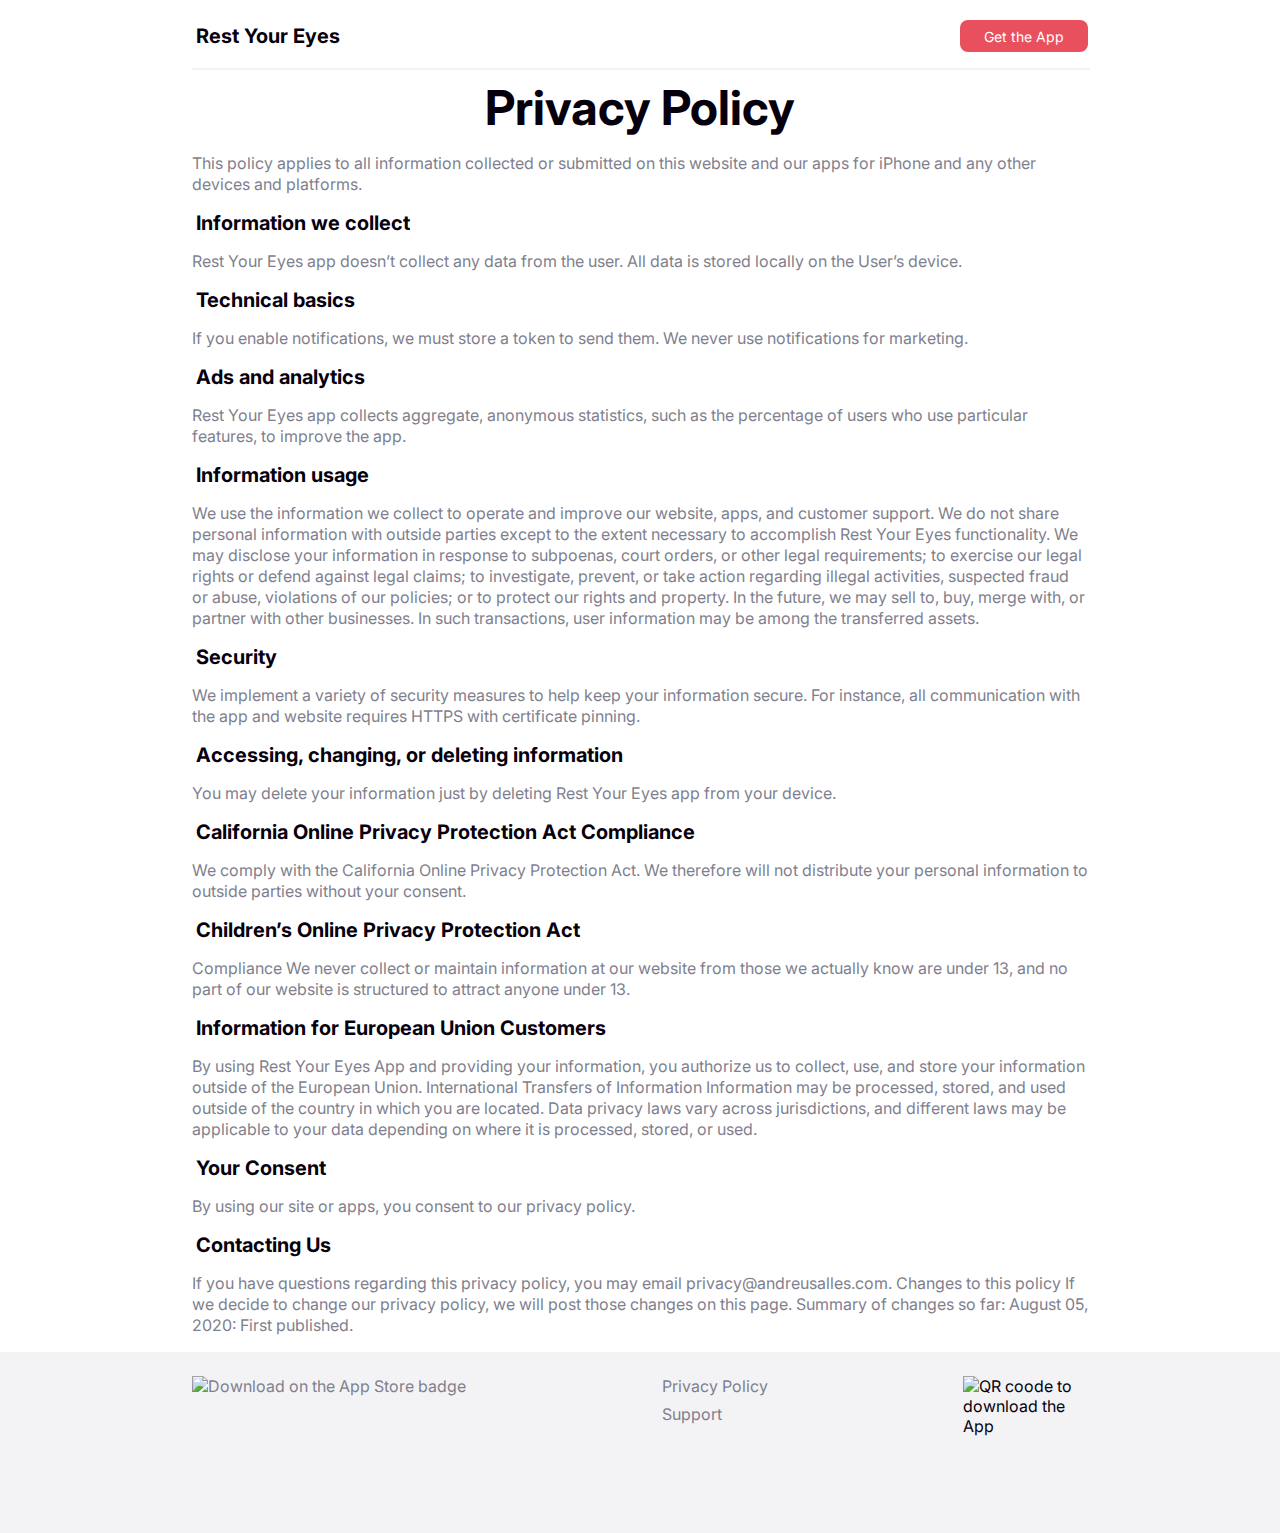
==== privacy-policy.html @ 1f7326d9 "Add favicon. Add Privacy Policy" ====
<!DOCTYPE html>
<html lang="en">
  <head>
    <meta charset="UTF-8" />
    <meta name="viewport" content="width=device-width, initial-scale=1.0" />
    <title>Rest Your Eyes - Privacy Policy</title>

    <link
      rel="apple-touch-icon"
      sizes="180x180"
      href="./img/apple-touch-icon.png"
    />
    <link
      rel="icon"
      type="image/png"
      sizes="32x32"
      href="./img//favicon-32x32.png"
    />
    <link
      rel="icon"
      type="image/png"
      sizes="16x16"
      href="./img/favicon-16x16.png"
    />
    <link rel="preconnect" href="https://fonts.gstatic.com" />
    <link rel="stylesheet" href="./css/normalize.css" />
    <link
      href="https://fonts.googleapis.com/css2?family=Inter:wght@200;400;700&display=swap"
      rel="stylesheet"
    />
    <link rel="stylesheet" href="./css/style.css" />
  </head>
  <body>
    <div class="wrapper">
      <header>
        <div class="logo">
          <a href="./index.html">
            <h6>Rest Your Eyes</h6>
          </a>
        </div>
        <a
          class="button small"
          href="https://apps.apple.com/us/app/rest-your-eyes-intervals/id1526266618?itsct=apps_box&itscg=30200"
          >Get the App</a
        >
      </header>
      <hr />
      <div class="privacy">
        <h2>Privacy Policy</h2>

        <p>
          This policy applies to all information collected or submitted on this
          website and our apps for iPhone and any other devices and platforms.
        </p>

        <h6>Information we collect</h6>
        <p>
          Rest Your Eyes app doesn’t collect any data from the user. All data is
          stored locally on the User’s device.
        </p>

        <h6>Technical basics</h6>
        <p>
          If you enable notifications, we must store a token to send them. We
          never use notifications for marketing.
        </p>

        <h6>Ads and analytics</h6>
        <p>
          Rest Your Eyes app collects aggregate, anonymous statistics, such as
          the percentage of users who use particular features, to improve the
          app.
        </p>

        <h6>Information usage</h6>
        <p>
          We use the information we collect to operate and improve our website,
          apps, and customer support. We do not share personal information with
          outside parties except to the extent necessary to accomplish Rest Your
          Eyes functionality. We may disclose your information in response to
          subpoenas, court orders, or other legal requirements; to exercise our
          legal rights or defend against legal claims; to investigate, prevent,
          or take action regarding illegal activities, suspected fraud or abuse,
          violations of our policies; or to protect our rights and property. In
          the future, we may sell to, buy, merge with, or partner with other
          businesses. In such transactions, user information may be among the
          transferred assets.
        </p>

        <h6>Security</h6>
        <p>
          We implement a variety of security measures to help keep your
          information secure. For instance, all communication with the app and
          website requires HTTPS with certificate pinning.
        </p>

        <h6>Accessing, changing, or deleting information</h6>
        <p>
          You may delete your information just by deleting Rest Your Eyes app
          from your device.
        </p>

        <h6>California Online Privacy Protection Act Compliance</h6>
        <p>
          We comply with the California Online Privacy Protection Act. We
          therefore will not distribute your personal information to outside
          parties without your consent.
        </p>

        <h6>Children’s Online Privacy Protection Act</h6>
        <p>
          Compliance We never collect or maintain information at our website
          from those we actually know are under 13, and no part of our website
          is structured to attract anyone under 13.
        </p>

        <h6>Information for European Union Customers</h6>
        <p>
          By using Rest Your Eyes App and providing your information, you
          authorize us to collect, use, and store your information outside of
          the European Union. International Transfers of Information Information
          may be processed, stored, and used outside of the country in which you
          are located. Data privacy laws vary across jurisdictions, and
          different laws may be applicable to your data depending on where it is
          processed, stored, or used.
        </p>

        <h6>Your Consent</h6>
        <p>By using our site or apps, you consent to our privacy policy.</p>

        <h6>Contacting Us</h6>
        <p>
          If you have questions regarding this privacy policy, you may email
          privacy@andreusalles.com. Changes to this policy If we decide to
          change our privacy policy, we will post those changes on this page.
          Summary of changes so far: August 05, 2020: First published.
        </p>
      </div>
    </div>

    <footer>
      <div class="wrapper">
        <a
          href="https://apps.apple.com/us/app/rest-your-eyes-intervals/id1526266618?itsct=apps_box&itscg=30200"
        >
          <img
            src="./img/Download_on_the_App_Store_Badge_US-UK_RGB_blk_092917.svg"
            alt="Download on the App Store badge"
          />
        </a>

        <div class="list">
          <a href="./privacy-policy.html">Privacy Policy</a>
          <a href="./support.html">Support</a>
        </div>
        <img
          src="/img/qr-code.jpg"
          alt="QR coode to download the App"
          width="125px"
          height="125px"
        />
      </div>
    </footer>
  </body>
</html>
---- css/style.css ----
/* ================================= 
  Base Layout Styles
==================================== */
.wrapper {
  margin: auto;
  padding: 0 16px;
}

.hero {
  display: flex;
  flex-direction: column;
  height: 100vh;
}

header {
  display: flex;
  justify-content: space-between;
  align-items: center;
  margin-top: 4px;
}

.hero img {
  margin-top: auto;
  max-width: 80%;
}

main {
  display: flex;
  flex-direction: column;
  align-items: center;
  margin: 48px auto 0 auto;
  overflow: hidden;
}

main p {
  margin-bottom: 32px;
}

main img {
  object-fit: contain;
  height: 100%;
  width: 100%;
}

#how-it-works,
footer {
  background-color: #f3f3f5;
}

#how-it-works .wrapper {
  display: flex;
  flex-direction: column-reverse;
  justify-content: space-evenly;
  align-items: center;
  padding: 10% 10%;
}

.two-iphones {
  margin-top: 10%;
  max-width: 40%;
}

.steps {
  display: flex;
  justify-content: space-evenly;
  flex-direction: column;
}

.step {
  display: flex;
  align-items: flex-start;
  margin-bottom: 16px;
  background-color: #ffffff;
  border-radius: 8px;
  padding: 16px 24px;
  box-shadow: 0 0 15px rgba(9, 39, 113, 0.1), 0 0 3px rgba(9, 39, 113, 0.05);
}

.step img {
  width: 24px;
  height: 24px;
  margin-right: 8px;
}

.step h6 {
  margin-top: 4px;
}

#how-it-works img {
  max-height: 80vh;
}

.what-is-cvs {
  padding: 32px 16px;
}

.dark-mode .wrapper {
  padding: 15% 0 15% 0;
  display: flex;
  flex-direction: column;
  justify-content: space-between;
  align-items: center;
}

.dark-mode .text {
  max-width: 300px;
  display: flex;
  flex-direction: column;
  align-items: flex-start;
  justify-content: flex-start;
}

.dark-mode .text a {
  width: auto;
  margin-top: 24px;
  margin-right: auto;
}

.dark-mode .wrapper > img {
  max-width: 60%;
  margin-top: 20%;
}

footer .wrapper {
  display: flex;
  flex-direction: row;
  justify-content: space-between;
  padding-top: 24px;
  padding-bottom: 32px;
}

footer .list {
  display: flex;
  flex-direction: column;
}

footer .list a {
  margin-bottom: 8px;
}

/* ================================= 
  Base Styles
==================================== */

hr {
  border: 1px solid #f3f3f5;
  width: 100%;
}

body {
  font-family: "Inter", sans-serif;
  font-size: 16px;
  color: #06000d;
}

p {
  color: #7f7f8e;
  line-height: 21px;
}

h2 span {
  color: #e9505e;
}

h1,
h2,
h3,
h4,
h5,
h6 {
  font-weight: 700;
}

h1 {
  font-size: 61px;
  text-align: center;
}

h2 {
  font-size: 48px;
  margin: 8px 8px;
  text-align: center;
}

h3 {
  font-size: 39px;
}

h4 {
  font-size: 31px;
}

h5 {
  font-size: 25px;
}

h6 {
  font-size: 20px;
  margin: 12px 4px;
}

.logo {
  font-weight: 700;
}

.steps p {
  font-size: 14px;
  line-height: 17px;
}

a,
a:visited,
a:active {
  text-decoration: none;
  color: #7f7f8e;
}

.logo > a,
.logo > a:visited {
  color: #06000d;
}

.logo > a:hover {
  color: #e9505e;
}

a.button,
a.button:visited,
a.button:hover,
a.button:active {
  display: flex;
  align-items: center;
  text-decoration: none;
  font-weight: 400;
  color: white;
  border-radius: 8px;
  border: none;
}

a.button {
  background-color: #e9505e;
}

a.button:hover {
  background-color: #f37681;
}

a.button:active {
  background-color: #d73140;
}

.large {
  font-size: 16px;
  padding-left: 24px;
  padding-right: 24px;
  height: 48px;
}

.small {
  font-size: 14px;
  padding-left: 24px;
  padding-right: 24px;
  height: 32px;
}

.dark-mode {
  background-color: #06000d;
}

.dark-mode h3,
.dark-mode p {
  color: #f3f3f5;
}

.alert {
  background-color: rgba(253, 183, 18, 0.1);
  padding: 12px 16px;
  border-radius: 8px;
  display: flex;
  margin-top: 48px;
}

.alert .text {
  margin-left: 8px;
}

.alert h6 {
  margin: 2px 0;
  font-size: 14px;
}

.alert p {
  font-size: 12px;
  margin-top: 8px;
  line-height: 17px;
}

/* ================================= 
  Media Queries
==================================== */

@media (min-width: 768px) {
  .wrapper {
    max-width: 85%;
    margin: auto;
  }

  header {
    margin-top: 12px;
  }

  #how-it-works {
    min-height: 100vh;
  }

  #how-it-works .wrapper {
    flex-direction: row;
    justify-content: space-around;
    padding-top: 10vh;
  }

  .two-iphones {
    margin-top: 0%;
  }

  .step {
    max-width: 250px;
    font-size: 14px;
  }

  .what-is-cvs {
    padding: 72px 0 96px 64px;
  }

  .dark-mode {
    height: 100vh;
  }

  .dark-mode .wrapper {
    padding-top: 15vh;
    display: flex;
    flex-direction: row;
    justify-content: space-around;
  }

  .dark-mode .text {
    max-width: 300px;
  }

  .dark-mode .wrapper > img {
    max-height: 70vh;
    margin-top: 0;
  }
}

@media (min-width: 992px) {
  .wrapper {
    max-width: 70%;
  }

  main {
    display: flex;
    flex-direction: column;
    align-items: center;
    margin: 72px auto 0 auto;
    overflow: hidden;
  }

  main p {
    margin-bottom: 48px;
  }

  .two-iphones {
    max-width: 50%;
  }
}
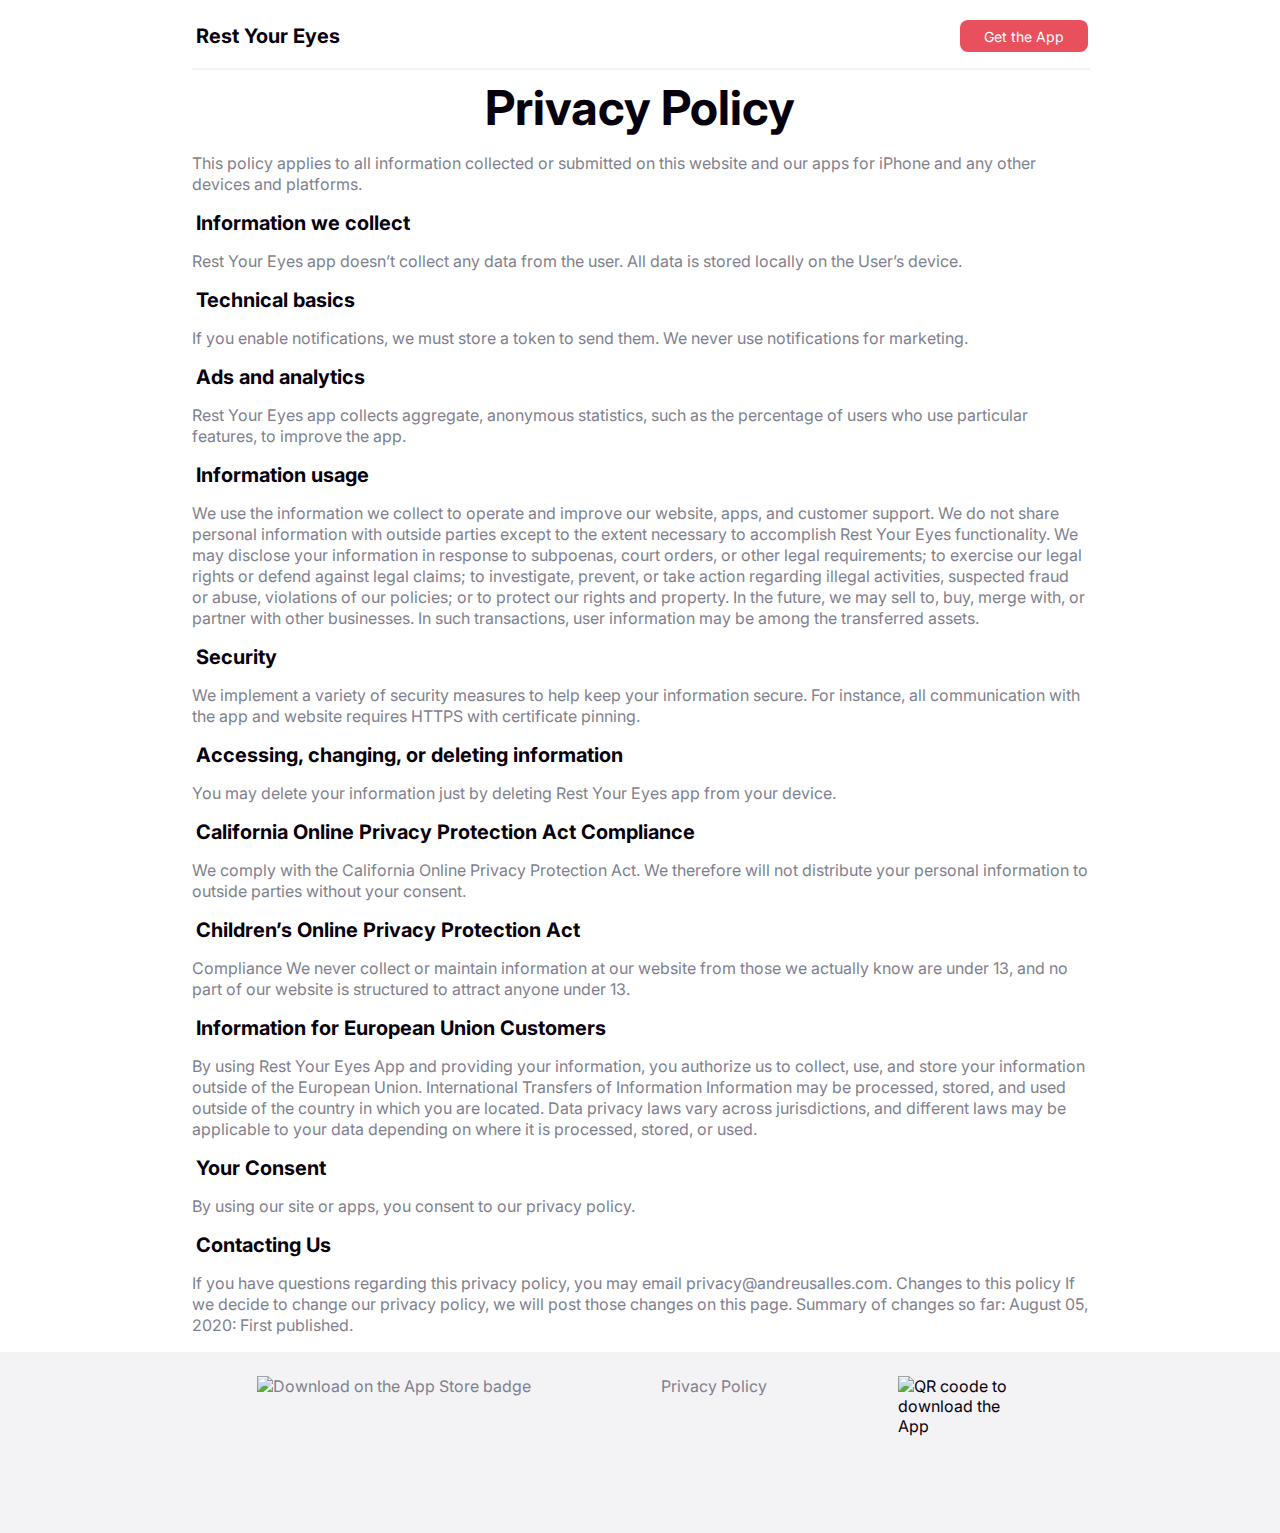
==== commit cc2af728: "Change cvs style" ====
--- a/privacy-policy.html
+++ b/privacy-policy.html
@@ -151,7 +151,7 @@
 
         <div class="list">
           <a href="./privacy-policy.html">Privacy Policy</a>
-          <a href="./support.html">Support</a>
+          <!-- <a href="./support.html">Support</a> -->
         </div>
         <img
           src="/img/qr-code.jpg"
--- a/css/style.css
+++ b/css/style.css
@@ -124,7 +124,7 @@
 footer .wrapper {
   display: flex;
   flex-direction: row;
-  justify-content: space-between;
+  justify-content: space-around;
   padding-top: 24px;
   padding-bottom: 32px;
 }
@@ -329,7 +329,12 @@
   }
 
   .what-is-cvs {
-    padding: 72px 0 96px 64px;
+    padding: 72px 32px 96px 32px;
+  }
+
+  .what-is-cvs .wrapper .content {
+    max-width: 60%;
+    margin: auto;
   }
 
   .dark-mode {
